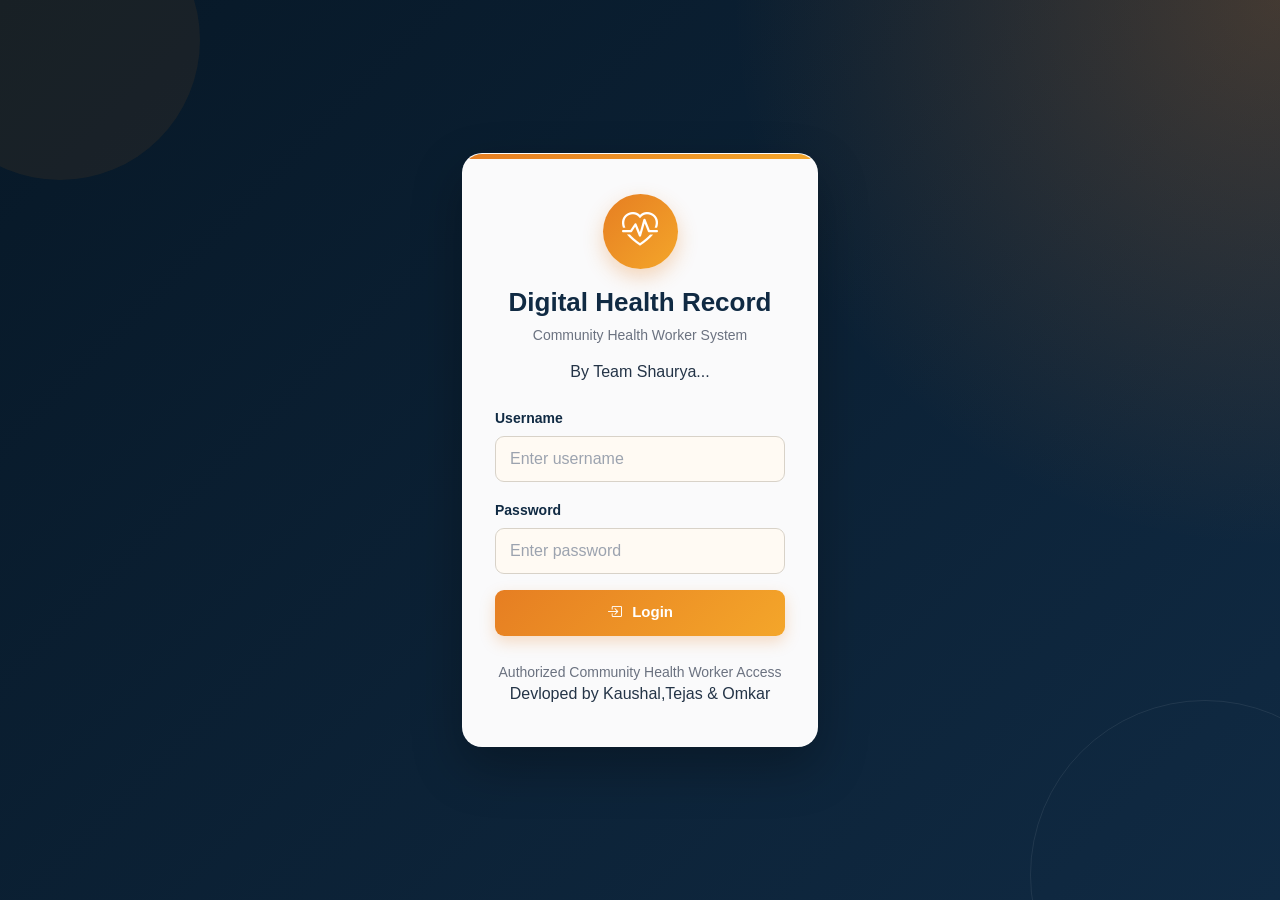
==== DigitalHealthRecordSystem/login.html @ da7a5f97 "Add files via upload" ====
<!DOCTYPE html>
<html lang="en">
<head>
    <meta charset="UTF-8">
    <meta name="viewport" content="width=device-width, initial-scale=1.0">

    <title>Digital Health Record System</title>

    <!-- Bootstrap CSS -->
    <link href="https://cdn.jsdelivr.net/npm/bootstrap@5.3.3/dist/css/bootstrap.min.css" rel="stylesheet">

    <!-- Bootstrap Icons -->
    <link rel="stylesheet" href="https://cdn.jsdelivr.net/npm/bootstrap-icons@1.11.3/font/bootstrap-icons.min.css">

    <!-- Custom CSS -->
    <link rel="stylesheet" href="css/style.css">
</head>

<body class="login-body">

<div class="container">
    <div class="row justify-content-center align-items-center min-vh-100">

        <div class="col-md-5 col-lg-4">

            <div class="login-card">

                <div class="text-center mb-4">

                    <div class="health-icon">
                        <i class="bi bi-heart-pulse"></i>
                    </div>

                    <h2>Digital Health Record</h2>
                    
                    <p class="text-muted">
                        Community Health Worker System
                    </p>
                    <h6>By Team Shaurya...</h6>

                </div>

                <form onsubmit="loginUser(event)">

                    <div class="mb-3">
                        <label for="username" class="form-label">
                            Username
                        </label>

                        <input
                            type="text"
                            class="form-control"
                            id="username"
                            placeholder="Enter username"
                            required
                        >
                    </div>


                    <div class="mb-3">
                        <label for="password" class="form-label">
                            Password
                        </label>

                        <input
                            type="password"
                            class="form-control"
                            id="password"
                            placeholder="Enter password"
                            required
                        >
                    </div>


                    <div
                        id="loginError"
                        class="alert alert-danger d-none"
                    >
                        Invalid username or password.
                    </div>


                    <button
                        type="submit"
                        class="btn btn-primary w-100"
                    >
                        <i class="bi bi-box-arrow-in-right"></i>
                        Login
                    </button>

                </form>


                <div class="text-center mt-4">

                    <small class="text-muted">
                        Authorized Community Health Worker Access
                    </small>
                    <h6>Devloped by Kaushal,Tejas & Omkar</h6>

                </div>
                
            </div>

        </div>

    </div>
</div>


<script src="js/login.js"></script>

</body>
</html>
---- DigitalHealthRecordSystem/css/style.css ----
/* =========================================
   TEAM SHAURYA
   DIGITAL HEALTH RECORD SYSTEM
   LOGIN PAGE
========================================= */

:root {
    --ts-navy: #102a43;
    --ts-dark: #071827;
    --ts-orange: #e67e22;
    --ts-gold: #f4a62a;
    --ts-cream: #fffaf3;
    --ts-white: #ffffff;
    --ts-text: #243447;
    --ts-muted: #6b7280;
}


/* =========================================
   LOGIN BODY
========================================= */

.login-body {
    margin: 0;

    min-height: 100vh;

    font-family: "Segoe UI", Arial, Helvetica, sans-serif;

    background:
        radial-gradient(
            circle at top right,
            rgba(230, 126, 34, 0.25),
            transparent 35%
        ),
        linear-gradient(
            135deg,
            var(--ts-dark),
            var(--ts-navy)
        );

    color: var(--ts-text);

    position: relative;
}


/* =========================================
   DECORATIVE BACKGROUND
========================================= */

.login-body::before {
    content: "";

    position: fixed;

    width: 280px;
    height: 280px;

    border-radius: 50%;

    background: rgba(230, 126, 34, 0.08);

    top: -100px;
    left: -80px;

    pointer-events: none;
}

.login-body::after {
    content: "";

    position: fixed;

    width: 350px;
    height: 350px;

    border-radius: 50%;

    border: 1px solid rgba(255, 255, 255, 0.08);

    bottom: -150px;
    right: -100px;

    pointer-events: none;
}


/* =========================================
   LOGIN CARD
========================================= */

.login-card {
    background: rgba(255, 255, 255, 0.98);

    border-radius: 20px;

    padding: 35px 32px;

    border: 1px solid rgba(255, 255, 255, 0.5);

    box-shadow:
        0 20px 50px
        rgba(0, 0, 0, 0.28);

    position: relative;

    overflow: hidden;
}


/* Orange top line */

.login-card::before {
    content: "";

    position: absolute;

    top: 0;
    left: 0;

    width: 100%;
    height: 5px;

    background: linear-gradient(
        90deg,
        var(--ts-orange),
        var(--ts-gold)
    );
}


/* =========================================
   HEALTH ICON
========================================= */

.health-icon {
    width: 75px;
    height: 75px;

    margin: 5px auto 18px;

    display: flex;

    align-items: center;

    justify-content: center;

    border-radius: 50%;

    background:
        linear-gradient(
            135deg,
            var(--ts-orange),
            var(--ts-gold)
        );

    color: var(--ts-white);

    font-size: 36px;

    box-shadow:
        0 8px 20px
        rgba(230, 126, 34, 0.30);
}


/* =========================================
   LOGIN TITLE
========================================= */

.login-card h2 {
    color: var(--ts-navy);

    font-weight: 750;

    font-size: 26px;

    margin-bottom: 7px;
}


/* Subtitle */

.login-card .text-muted {
    color: var(--ts-muted) !important;

    font-size: 14px;
}


/* =========================================
   FORM LABELS
========================================= */

.login-card .form-label {
    color: var(--ts-navy);

    font-weight: 600;

    font-size: 14px;

    margin-bottom: 7px;
}


/* =========================================
   INPUTS
========================================= */

.login-card .form-control {
    min-height: 46px;

    border-radius: 9px;

    border: 1px solid #d8d2c8;

    padding-left: 14px;

    color: var(--ts-text);

    background: var(--ts-cream);
}

.login-card .form-control::placeholder {
    color: #9ca3af;
}

.login-card .form-control:focus {
    border-color: var(--ts-orange);

    background: var(--ts-white);

    box-shadow:
        0 0 0 0.2rem
        rgba(230, 126, 34, 0.15);
}


/* =========================================
   LOGIN ERROR
========================================= */

#loginError {
    border-radius: 8px;

    font-size: 14px;

    border: none;
}


/* =========================================
   LOGIN BUTTON
========================================= */

.login-card .btn-primary {
    min-height: 46px;

    border: none;

    border-radius: 9px;

    background:
        linear-gradient(
            135deg,
            var(--ts-orange),
            var(--ts-gold)
        );

    color: var(--ts-white);

    font-weight: 700;

    font-size: 15px;

    box-shadow:
        0 6px 15px
        rgba(230, 126, 34, 0.25);

    transition: all 0.25s ease;
}


.login-card .btn-primary:hover {
    background:
        linear-gradient(
            135deg,
            #cf6d17,
            #e89a1d
        );

    transform: translateY(-2px);

    box-shadow:
        0 9px 20px
        rgba(230, 126, 34, 0.30);
}


.login-card .btn-primary:active {
    transform: translateY(0);
}


/* Login icon */

.login-card .btn-primary i {
    margin-right: 6px;
}


/* =========================================
   FOOTER TEXT
========================================= */

.login-card small {
    color: var(--ts-muted) !important;

    font-size: 12px;
}


/* =========================================
   MOBILE
========================================= */

@media (max-width: 576px) {

    .login-card {
        padding: 30px 22px;

        border-radius: 16px;

        margin: 15px;
    }

    .login-card h2 {
        font-size: 23px;
    }

    .health-icon {
        width: 68px;
        height: 68px;

        font-size: 32px;
    }

}
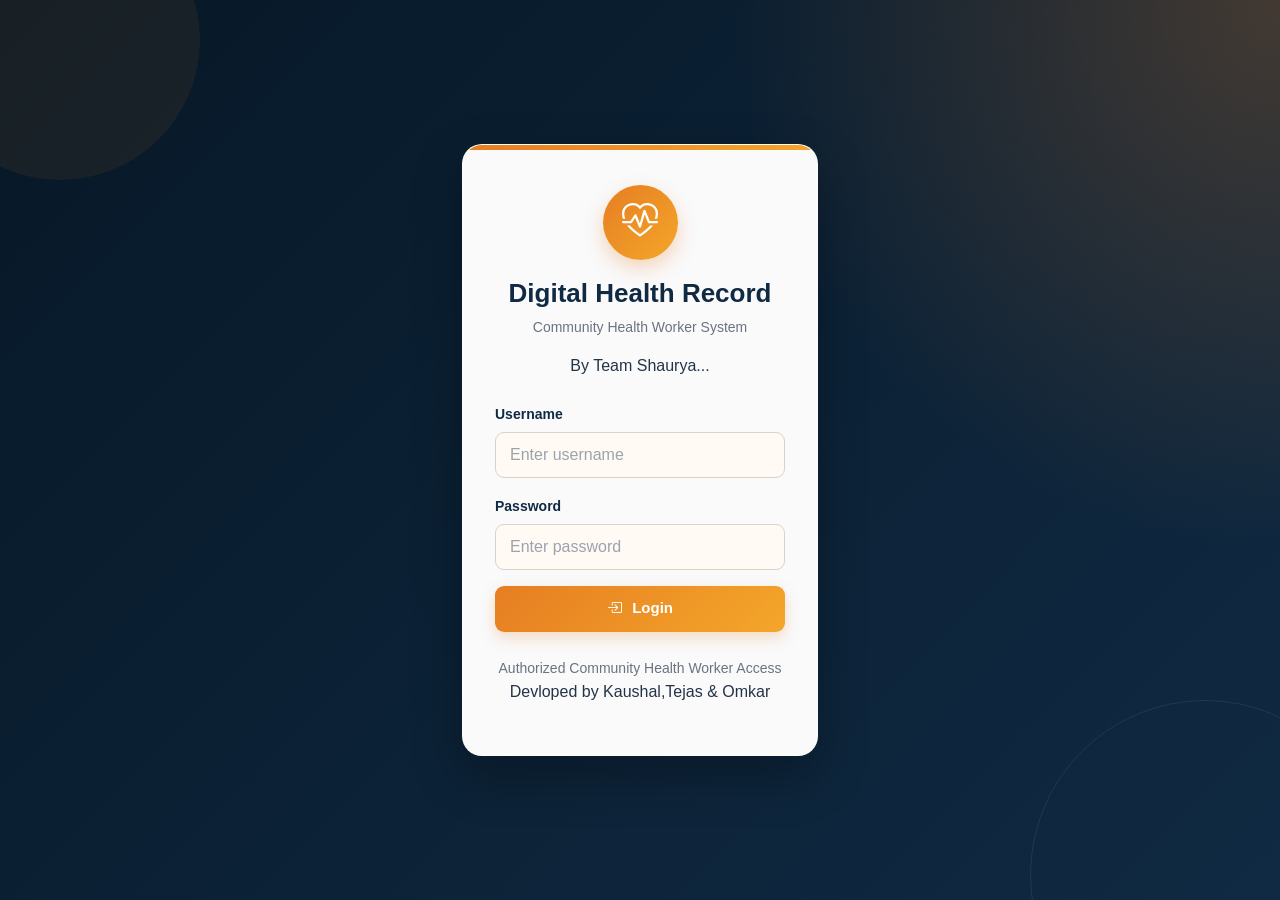
==== commit 7ae96e31: "Fix developer credit and improve HTML structure Updated the login page to correct the developer cred" ====
--- a/DigitalHealthRecordSystem/login.html
+++ b/DigitalHealthRecordSystem/login.html
@@ -36,7 +36,7 @@
                     <p class="text-muted">
                         Community Health Worker System
                     </p>
-                    <h6>By Team Shaurya...</h6>
+                    <p>By Team Shaurya...</p>
 
                 </div>
 
@@ -96,7 +96,7 @@
                     <small class="text-muted">
                         Authorized Community Health Worker Access
                     </small>
-                    <h6>Devloped by Kaushal,Tejas & Omkar</h6>
+                    <p>Devloped by Kaushal,Tejas & Omkar</p>
 
                 </div>
                 
@@ -111,4 +111,4 @@
 <script src="js/login.js"></script>
 
 </body>
-</html>+</html>
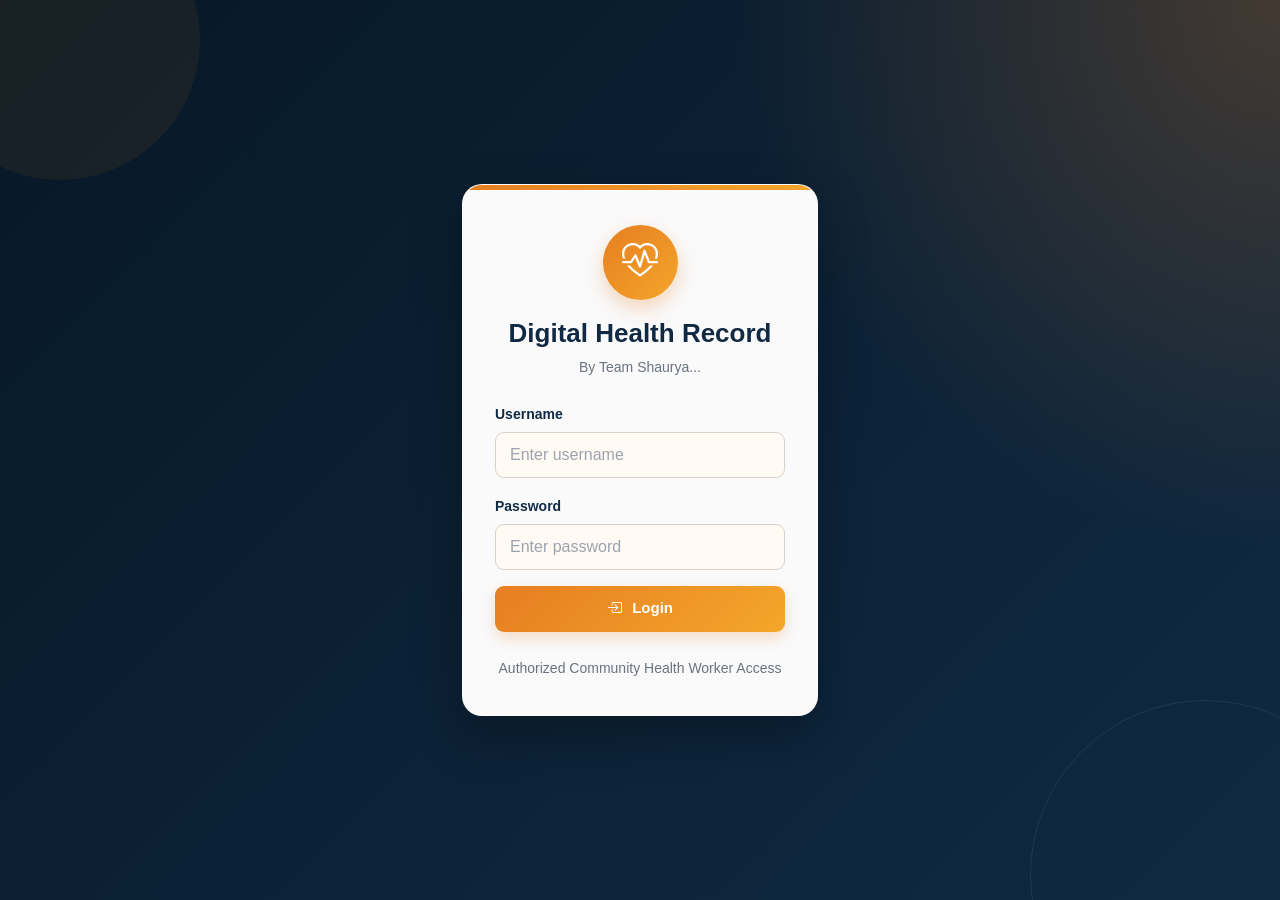
==== commit b5cdc112: "Update login.html content and developer credits Removed the 'Community Health Worker System' text an" ====
--- a/DigitalHealthRecordSystem/login.html
+++ b/DigitalHealthRecordSystem/login.html
@@ -34,9 +34,9 @@
                     <h2>Digital Health Record</h2>
                     
                     <p class="text-muted">
-                        Community Health Worker System
+                        By Team Shaurya...
                     </p>
-                    <p>By Team Shaurya...</p>
+                   
 
                 </div>
 
@@ -96,7 +96,6 @@
                     <small class="text-muted">
                         Authorized Community Health Worker Access
                     </small>
-                    <p>Devloped by Kaushal,Tejas & Omkar</p>
 
                 </div>
                 
